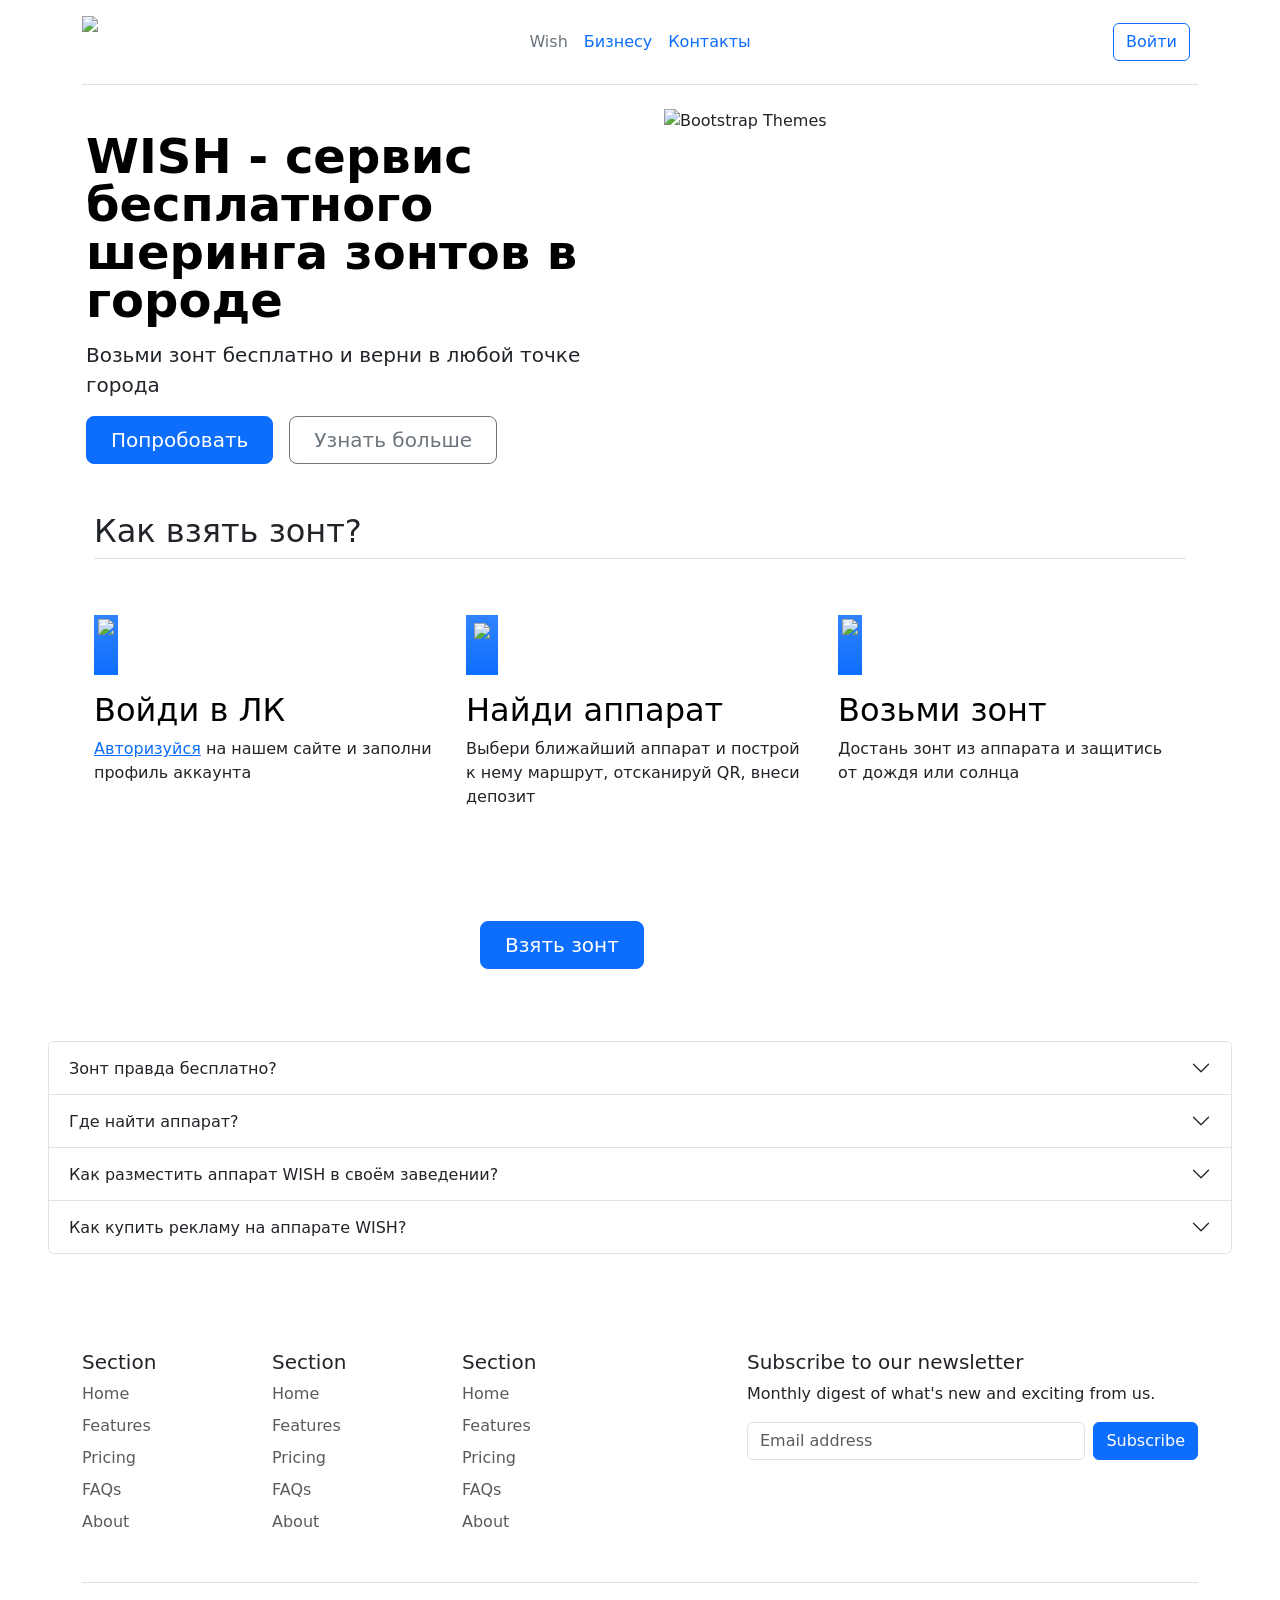
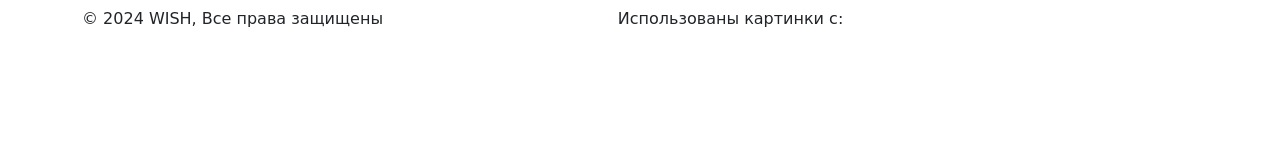
==== templates/landing.html @ abe949db "С лендингом" ====
<!DOCTYPE html>
<html lang="ru">
<head>
  <meta charset="UTF-8">
  <meta name="viewport" content="width=device-width, initial-scale=1.0">
  <script src="https://cdn.jsdelivr.net/npm/bootstrap@5.3.3/dist/js/bootstrap.bundle.min.js"></script>
  <link href="https://cdn.jsdelivr.net/npm/bootstrap@5.3.3/dist/css/bootstrap.min.css" rel="stylesheet">
  <title>Wish</title>
</head>
<body>

<!--Навигация по лендингу-->
  <div class="container">
    <header class="d-flex flex-wrap align-items-center justify-content-center justify-content-md-between py-3 mb-4 border-bottom">
      <div class="col-md-3 mb-2 mb-md-0">
        <a href="/" class="d-inline-flex link-body-emphasis text-decoration-none">
          <img class="bi" height="45" src="static/pic/logo.png" role="img" aria-label="Bootstrap"></img>
        </a>
      </div>

      <ul class="nav col-12 col-md-auto mb-2 justify-content-center mb-md-0">
        <li><a href="#" class="nav-link px-2 link-secondary">Wish</a></li>
        <li><a href="#" class="nav-link px-2">Бизнесу</a></li>
        <li><a href="#" class="nav-link px-2">Контакты</a></li>
      </ul>

      <div class="col-md-3 text-end">
        <a href="/auth"><button type="button" class="btn btn-outline-primary me-2">Войти</button></a>
      </div>
    </header>
  </div>

<!--Большое поле с картинкой и информацией о нас-->
  <div class="container col-xxl-8 px-3">
    <div class="row flex-lg-row-reverse align-items-center g-5">
      <div class="col-10 col-sm-8 col-lg-6">
        <img src="\static\pic\pic.jpg" class="d-block mx-lg-auto img-fluid" alt="Bootstrap Themes" width="700" height="500" loading="lazy">
      </div>
      <div class="col-lg-6">
        <h1 class="display-5 fw-bold text-body-emphasis lh-1 mb-3">WISH - сервис бесплатного шеринга зонтов в городе</h1>
        <p class="lead">Возьми зонт бесплатно и верни в любой точке города</p>
        <div class="d-grid gap-2 d-md-flex justify-content-md-start">
          <a href="/auth"><button type="button" class="btn btn-primary btn-lg px-4 me-md-2">Попробовать</button></a>
          <a href="#featured-3"><button type="button" class="btn btn-outline-secondary btn-lg px-4">Узнать больше</button></a>
        </div>
      </div>
    </div>
  </div>

<!--Описание того как воспользоваться сервисом-->
  <div class="container px-4 py-4" id="featured-3">
    <h2 class="pb-2 border-bottom">Как взять зонт?</h2>
    <div class="row g-4 py-5 row-cols-1 row-cols-lg-3">
      <div class="feature col">
        <div class="feature-icon d-inline-flex align-items-center justify-content-center text-bg-primary bg-gradient fs-2 mb-3">
          <img src="/static/pic/person.svg" class="bi py-1 px-1" height="60px">
        </div>
        <h3 class="fs-2 text-body-emphasis">Войди в ЛК</h3>
        <p><a href="/auth">Авторизуйся</a> на нашем сайте и заполни профиль аккаунта</p>
      </div>
      <div class="feature col">
        <div class="feature-icon d-inline-flex align-items-center justify-content-center text-bg-primary bg-gradient fs-2 mb-3 ">
          <img src="/static/pic/location.svg" class="bi py-2 px-2" height="60px">
        </div>
        <h3 class="fs-2 text-body-emphasis">Найди аппарат</h3>
        <p>Выбери ближайший аппарат и построй к нему маршрут, отсканируй QR, внеси депозит</p>
      </div>
      <div class="feature col">
        <div class="feature-icon d-inline-flex align-items-center justify-content-center text-bg-primary bg-gradient fs-2 mb-3">
          <img src="/static/pic/umbrella.svg" class="bi py-1 px-1" height="60px">
        </div>
        <h3 class="fs-2 text-body-emphasis">Возьми зонт</h3>
        <p>Достань зонт из аппарата и защитись от дождя или солнца</p>
      </div>
    </div>
  </div>

<!--Call to action-->
  <div class="col-lg-2 col-xl-3 my-4 mx-auto">
    <div class="d-grid gap-2">
      <a href="/auth"><button class="btn btn-primary btn-lg px-4 me-md-2" type="button">Взять зонт</button></a>
    </div>
  </div>

<!--Q&A-->
  <div class="accordion  px-5 py-5" id="accordionExample">
    <div class="accordion-item">
      <h2 class="accordion-header">
        <button class="accordion-button collapsed" type="button" data-bs-toggle="collapse" data-bs-target="#collapseOne" aria-expanded="true" aria-controls="collapseOne">
          Зонт правда бесплатно?
        </button>
      </h2>
      <div id="collapseOne" class="accordion-collapse collapse" data-bs-parent="#accordionExample">
        <div class="accordion-body">
          <strong>Это тело аккордеона первого элемента.</strong> Оно отображается по умолчанию, пока плагин свертывания не добавит соответствующие классы, которые мы используем для стилизации каждого элемента. Эти классы управляют общим внешним видом, а также отображением и скрытием с помощью переходов CSS. Вы можете изменить все это с помощью собственного CSS или переопределить наши переменные по умолчанию. Также стоит отметить, что практически любой HTML может быть помещен в <code>.accordion-body</code>, хотя переход ограничивает переполнение.
        </div>
      </div>
    </div>
    <div class="accordion-item">
      <h2 class="accordion-header">
        <button class="accordion-button collapsed" type="button" data-bs-toggle="collapse" data-bs-target="#collapseTwo" aria-expanded="false" aria-controls="collapseTwo">
          Где найти аппарат?
        </button>
      </h2>
      <div id="collapseTwo" class="accordion-collapse collapse" data-bs-parent="#accordionExample">
        <div class="accordion-body">
          <strong>Это тело аккордеона второго элемента.</strong> По умолчанию он скрыт, пока плагин свертывания не добавит соответствующие классы, которые мы используем для стилизации каждого элемента. Эти классы управляют общим внешним видом, а также отображением и скрытием с помощью переходов CSS. Вы можете изменить все это с помощью собственного CSS или переопределить наши переменные по умолчанию. Также стоит отметить, что практически любой HTML может быть помещен в <code>.accordion-body</code>, хотя переход ограничивает переполнение.
        </div>
      </div>
    </div>
    <div class="accordion-item">
      <h2 class="accordion-header">
        <button class="accordion-button collapsed" type="button" data-bs-toggle="collapse" data-bs-target="#collapseThree" aria-expanded="false" aria-controls="collapseThree">
          Как разместить аппарат WISH в своём заведении?
        </button>
      </h2>
      <div id="collapseThree" class="accordion-collapse collapse" data-bs-parent="#accordionExample">
        <div class="accordion-body">
          <strong>Это тело аккордеона третьего элемента.</strong> По умолчанию оно скрыто, пока плагин свертывания не добавит соответствующие классы, которые мы используем для стилизации каждого элемента. Эти классы управляют общим внешним видом, а также отображением и скрытием с помощью переходов CSS. Вы можете изменить все это с помощью собственного CSS или переопределить наши переменные по умолчанию. Также стоит отметить, что практически любой HTML может быть помещен в <code>.accordion-body</code>, хотя переход ограничивает переполнение.
        </div>
      </div>
    </div>
    <div class="accordion-item">
      <h2 class="accordion-header">
        <button class="accordion-button collapsed" type="button" data-bs-toggle="collapse" data-bs-target="#collapseThree" aria-expanded="false" aria-controls="collapseThree">
          Как купить рекламу на аппарате WISH?
        </button>
      </h2>
      <div id="collapseFour" class="accordion-collapse collapse" data-bs-parent="#accordionExample">
        <div class="accordion-body">
          <strong>Это тело аккордеона третьего элемента.</strong> По умолчанию оно скрыто, пока плагин свертывания не добавит соответствующие классы, которые мы используем для стилизации каждого элемента. Эти классы управляют общим внешним видом, а также отображением и скрытием с помощью переходов CSS. Вы можете изменить все это с помощью собственного CSS или переопределить наши переменные по умолчанию. Также стоит отметить, что практически любой HTML может быть помещен в <code>.accordion-body</code>, хотя переход ограничивает переполнение.
        </div>
      </div>
    </div>
  </div>

<!--Дно-->
  <div class="container">
    <footer class="py-5">
      <div class="row">
        <div class="col-6 col-md-2 mb-3">
          <h5>Section</h5>
          <ul class="nav flex-column">
            <li class="nav-item mb-2"><a href="#" class="nav-link p-0 text-body-secondary">Home</a></li>
            <li class="nav-item mb-2"><a href="#" class="nav-link p-0 text-body-secondary">Features</a></li>
            <li class="nav-item mb-2"><a href="#" class="nav-link p-0 text-body-secondary">Pricing</a></li>
            <li class="nav-item mb-2"><a href="#" class="nav-link p-0 text-body-secondary">FAQs</a></li>
            <li class="nav-item mb-2"><a href="#" class="nav-link p-0 text-body-secondary">About</a></li>
          </ul>
        </div>

        <div class="col-6 col-md-2 mb-3">
          <h5>Section</h5>
          <ul class="nav flex-column">
            <li class="nav-item mb-2"><a href="#" class="nav-link p-0 text-body-secondary">Home</a></li>
            <li class="nav-item mb-2"><a href="#" class="nav-link p-0 text-body-secondary">Features</a></li>
            <li class="nav-item mb-2"><a href="#" class="nav-link p-0 text-body-secondary">Pricing</a></li>
            <li class="nav-item mb-2"><a href="#" class="nav-link p-0 text-body-secondary">FAQs</a></li>
            <li class="nav-item mb-2"><a href="#" class="nav-link p-0 text-body-secondary">About</a></li>
          </ul>
        </div>

        <div class="col-6 col-md-2 mb-3">
          <h5>Section</h5>
          <ul class="nav flex-column">
            <li class="nav-item mb-2"><a href="#" class="nav-link p-0 text-body-secondary">Home</a></li>
            <li class="nav-item mb-2"><a href="#" class="nav-link p-0 text-body-secondary">Features</a></li>
            <li class="nav-item mb-2"><a href="#" class="nav-link p-0 text-body-secondary">Pricing</a></li>
            <li class="nav-item mb-2"><a href="#" class="nav-link p-0 text-body-secondary">FAQs</a></li>
            <li class="nav-item mb-2"><a href="#" class="nav-link p-0 text-body-secondary">About</a></li>
          </ul>
        </div>

        <div class="col-md-5 offset-md-1 mb-3">
          <form>
            <h5>Subscribe to our newsletter</h5>
            <p>Monthly digest of what's new and exciting from us.</p>
            <div class="d-flex flex-column flex-sm-row w-100 gap-2">
              <label for="newsletter1" class="visually-hidden">Email address</label>
              <input id="newsletter1" type="text" class="form-control" placeholder="Email address">
              <button class="btn btn-primary" type="button">Subscribe</button>
            </div>
          </form>
        </div>
      </div>

      <div class="d-flex flex-column flex-sm-row justify-content-between py-4 my-4 border-top">
        <p>© 2024 WISH, Все права защищены</p>
        <p>Использованы картинки с: </p>
        <ul class="list-unstyled d-flex">
          <li class="ms-3"><a class="link-body-emphasis" href="#"><svg class="bi" width="24" height="24"><use xlink:href="#twitter"></use></svg></a></li>
          <li class="ms-3"><a class="link-body-emphasis" href="#"><svg class="bi" width="24" height="24"><use xlink:href="#instagram"></use></svg></a></li>
          <li class="ms-3"><a class="link-body-emphasis" href="#"><svg class="bi" width="24" height="24"><use xlink:href="#facebook"></use></svg></a></li>
        </ul>
      </div>
    </footer>
  </div>

</body>
</html>
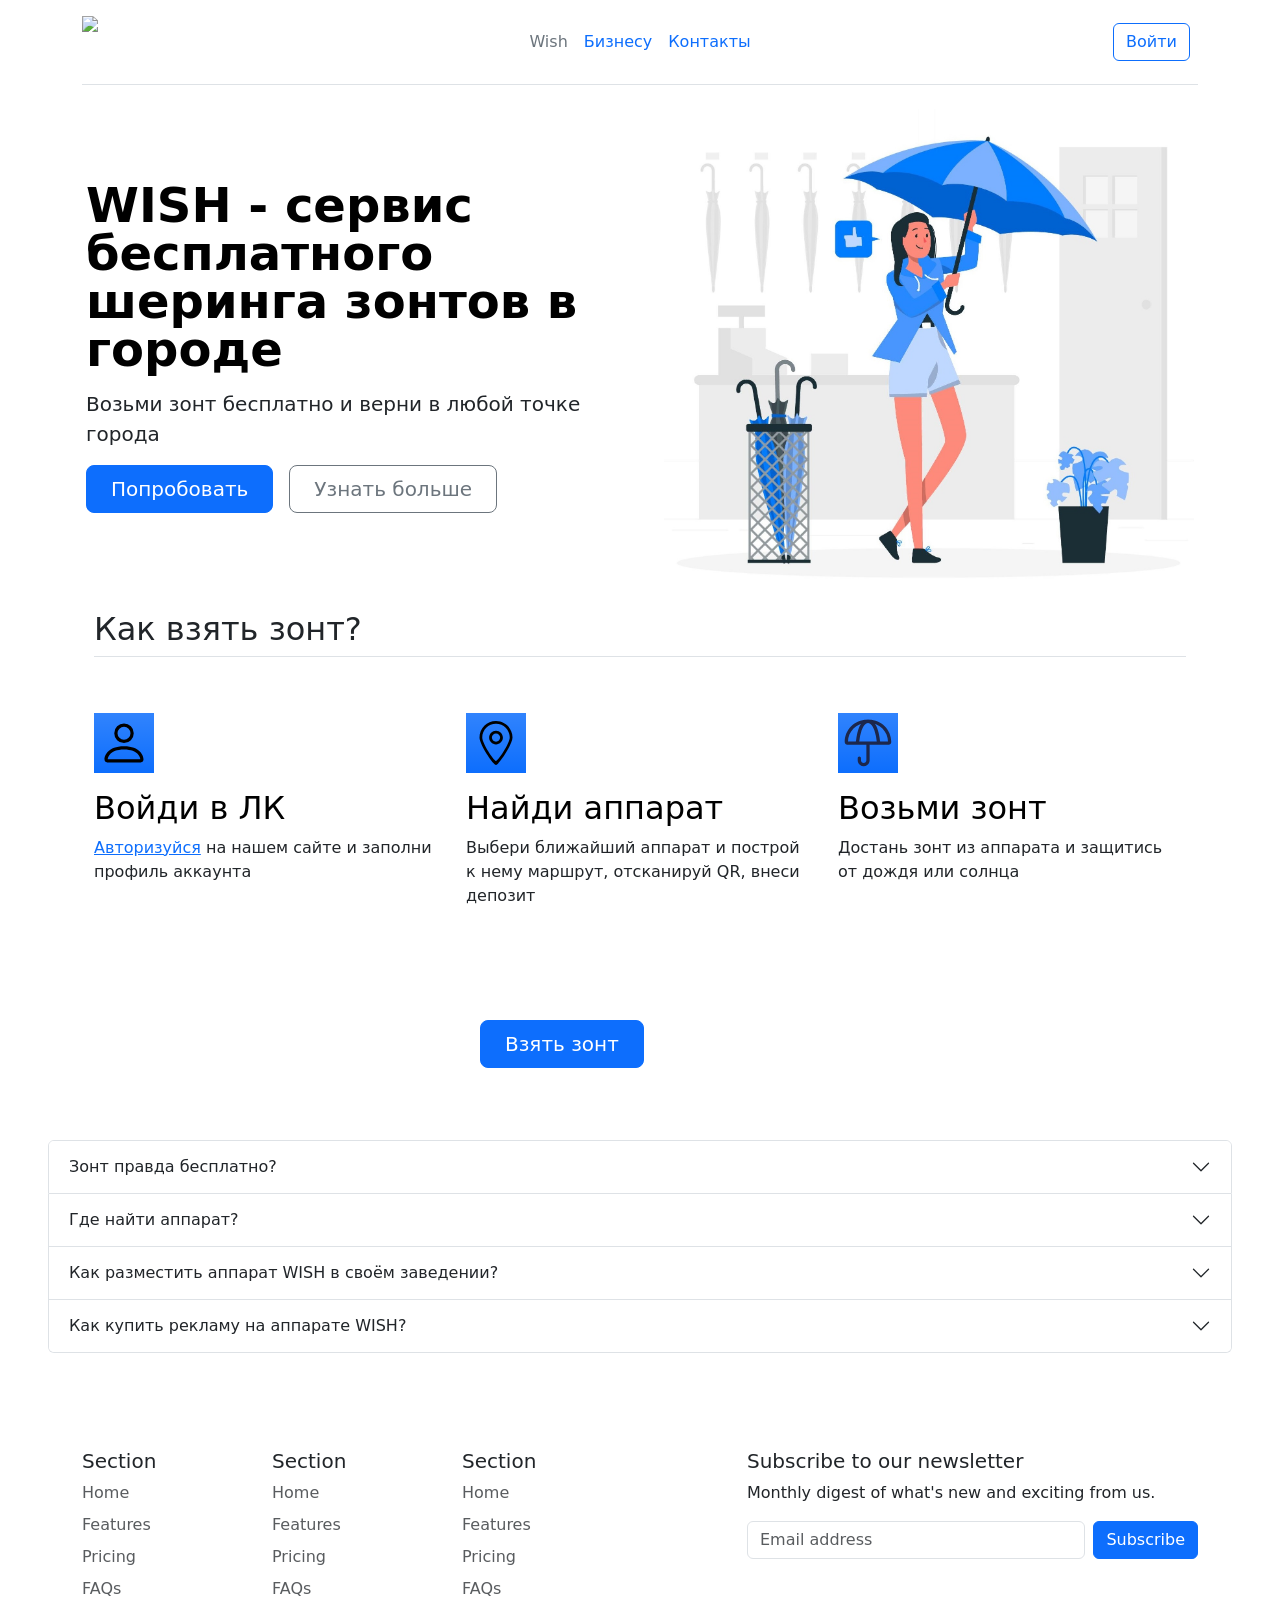
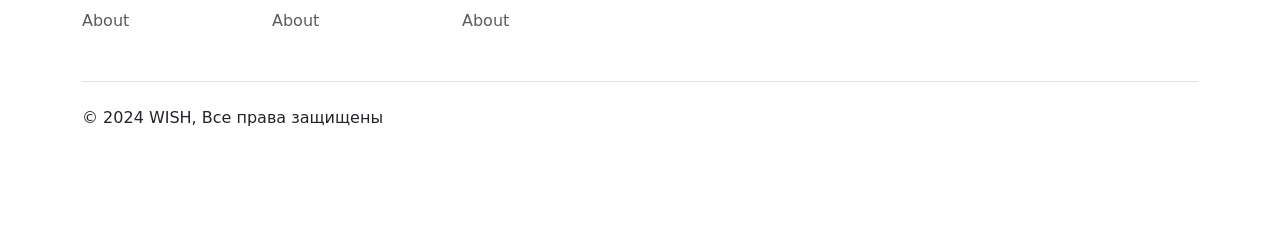
==== commit a6ccdc31: "Merge 8c90a49bda1c4c1844be6fbac2c179b52534e456 into f6d501a8ecd255d725f4fbfdc1d857d94733bc95" ====
--- a/templates/landing.html
+++ b/templates/landing.html
@@ -186,7 +186,6 @@
 
       <div class="d-flex flex-column flex-sm-row justify-content-between py-4 my-4 border-top">
         <p>© 2024 WISH, Все права защищены</p>
-        <p>Использованы картинки с: </p>
         <ul class="list-unstyled d-flex">
           <li class="ms-3"><a class="link-body-emphasis" href="#"><svg class="bi" width="24" height="24"><use xlink:href="#twitter"></use></svg></a></li>
           <li class="ms-3"><a class="link-body-emphasis" href="#"><svg class="bi" width="24" height="24"><use xlink:href="#instagram"></use></svg></a></li>
